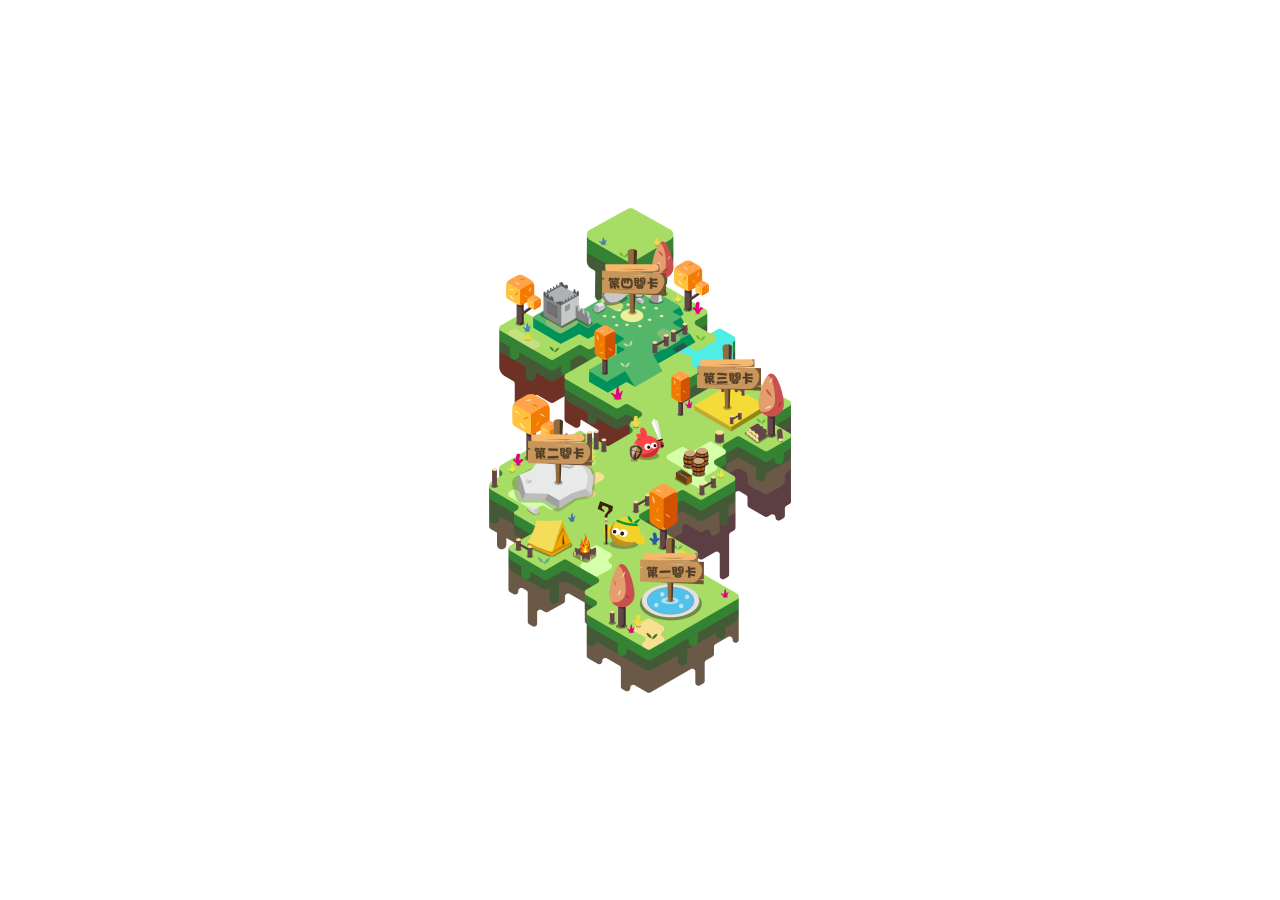
==== index.html @ 798ca7a6 "位置調整v2" ====
<!DOCTYPE html>
<html lang="en">
<head>
    <meta charset="UTF-8">
    <meta http-equiv="X-UA-Compatible" content="IE=edge">
    <meta name="viewport" content="width=device-width, initial-scale=1.0">
    <link rel="stylesheet" href="https://cdn.jsdelivr.net/npm/bootstrap@4.6.0/dist/css/bootstrap.min.css">
    <link rel="stylesheet" href="./css/main.css">
    <title>home</title>
</head>
<body>
    <div class="content_venvir">
        <img src="./image/main visual/venvir island  主島(無) 1.png" alt="" class="main_island">
        <div class="pos_box_board">
            <img src="./image/main visual/牌1.png" alt="" class="board_1" type="button" id="box1" data-toggle="modal" data-target="#Modal-1">
            <img src="./image/main visual/牌 2.png" alt="" class="board_2" type="button" id="box2"  data-toggle="modal" data-target="#Modal-2">
            <img src="./image/main visual/牌3.png" alt="" class="board_3" type="button" id="box3"  data-toggle="modal" data-target="#Modal-3">
            <div class="board4_box">
                <img src="./image/main visual/牌4.png" alt="" class="board_4" type="button" id="box4" data-toggle="modal" data-target="#Modal-4">
            </div>
        </div>
        <div class="pos_box_treasure">
            <img src="./image/main visual/寶1.png" alt="" class="treasure_1">
            <img src="./image/main visual/寶2.png" alt="" class="treasure_2">
            <img src="./image/main visual/寶3.png" alt="" class="treasure_3">
            <div class="treasure4_box">
                <img src="./image/main visual/寶4.png" alt="" class="treasure_4">
            </div>
        </div>

            
        

        <!-- <div class="entry_btn"></div> -->
    </div>
    <!-- <div class="content_2">
        <div class="island">
            <div class="Aitem"></div>
            <div class="Bitem"></div>
            <div class="Citem"></div>
            <div class="Ditem"></div>
        </div>
        <div class="outer_btn"></div>
    </div> -->
    <!-- Modal-1-->
    <div class="modal fade " id="Modal-1" tabindex="-1" aria-labelledby="exampleModalLabel" aria-hidden="true">
        <div class="modal-dialog modal-dialog-centered">
        <div class="modal-content modal_box">
            <div class="modal-header">
                <h5 class="modal-title">第一關</h5>
            <button type="button" class="close" data-dismiss="modal" aria-label="Close">
                <span aria-hidden="true">&times;</span>
            </button>
            </div>
            <div class="modal-body">
                <form id="testform">
                    請輸入通關密語：<input type="text" name="欄位名稱" id="testInput01" class="testInput">
                    <nobr id="wrong_text01" class="wrong_text">密碼錯誤</nobr>
                </form>
            </div>
            <div class="modal-footer">

                <button type="button" class="btn btn-primary submitBtn" >送出</button>
            </div>
        </div>
        </div>
    </div>
    <!-- Modal-2-->
    <div class="modal fade " id="Modal-2" tabindex="-1" aria-labelledby="exampleModalLabel" aria-hidden="true">
        <div class="modal-dialog modal-dialog-centered">
        <div class="modal-content modal_box">
            <div class="modal-header">
                <h5 class="modal-title">第二關</h5>
            <button type="button" class="close" data-dismiss="modal" aria-label="Close">
                <span aria-hidden="true">&times;</span>
            </button>
            </div>
            <div class="modal-body">
                <form id="testform">
                    請輸入通關密語：<input type="text" name="欄位名稱" id="testInput02" class="testInput">
                    <nobr id="wrong_text02" class="wrong_text">密碼錯誤</nobr>
                </form>
            </div>
            <div class="modal-footer">

                <button type="button" class="btn btn-primary submitBtn" >送出</button>
            </div>
        </div>
        </div>
    </div>
    <!-- Modal-3-->
    <div class="modal fade " id="Modal-3" tabindex="-1" aria-labelledby="exampleModalLabel" aria-hidden="true">
        <div class="modal-dialog modal-dialog-centered">
        <div class="modal-content modal_box">
            <div class="modal-header">
                <h5 class="modal-title">第三關</h5>
            <button type="button" class="close" data-dismiss="modal" aria-label="Close">
                <span aria-hidden="true">&times;</span>
            </button>
            </div>
            <div class="modal-body">
                <form id="testform">
                    請輸入通關密語：<input type="text" name="欄位名稱" id="testInput03" class="testInput">
                    <nobr id="wrong_text03" class="wrong_text">密碼錯誤</nobr>
                </form>
            </div>
            <div class="modal-footer">

                <button type="button" class="btn btn-primary submitBtn" >送出</button>
            </div>
        </div>
        </div>
    </div>
    <!-- Modal-4-->
    <div class="modal fade " id="Modal-4" tabindex="-1" aria-labelledby="exampleModalLabel" aria-hidden="true">
        <div class="modal-dialog modal-dialog-centered">
        <div class="modal-content modal_box">
            <div class="modal-header">
                <h5 class="modal-title">第四關</h5>
            <button type="button" class="close" data-dismiss="modal" aria-label="Close">
                <span aria-hidden="true">&times;</span>
            </button>
            </div>
            <div class="modal-body">
                <form id="testform">
                    請輸入通關密語：<input type="text" name="欄位名稱" id="testInput04" class="testInput">
                    <nobr id="wrong_text04" class="wrong_text">密碼錯誤</nobr>
                </form>
            </div>
            <div class="modal-footer">

                <button type="button" class="btn btn-primary submitBtn" >送出</button>
            </div>
        </div>
        </div>
    </div>

</body>
<script src="./js/jquery-1.9.0.min.js"></script>
<script src="https://cdn.jsdelivr.net/npm/bootstrap@4.6.0/dist/js/bootstrap.bundle.min.js"></script>

<script src="./js/main.js"></script>
</html>
---- css/main.css ----
html{

}
body{

}
.content_venvir{
    position: relative;
    
    left: 0;
    top: 0;
    width: 100vw;
    height: 100vh;
    display: flex;
    flex-direction: column;
    align-items: center;
    justify-content: center;
}
/* ----------------------------------------- */
.main_island{
    /* position: relative; */
    z-index: 1;
}
.pos_box_board{
    position: absolute;
    top: 50%;
    left: 50%;
    z-index: 20;

}
.pos_box_treasure{
    position: absolute;
    top: 50%;
    left: 50%;
    z-index: 3;

}

.board_1{
    margin-top: 88px;
}
.board_2{
    margin-top: -150px;
    margin-left: -180px;
}
.board_3{
    margin-top: -300px;
    margin-left: 100px;
}
.board4_box{
    margin-left: -38px;
}
.board_4{
    margin-top: -670px;
}
.treasure_1{
    margin-top: 117px;
    margin-left: 5px;
}
.treasure_2{
    margin-top: -130px;
    margin-left: -167px;
}
.treasure_3{
    margin-top: -287px;
    margin-left: 109px;
}
.treasure4_box{
    margin-left: -36px;
}
.treasure_4{
    margin-top: -645px;
}

.opacity{
    opacity: 0;
}



.testInput{
    width: 120px;
}
.wrong_text{
    color: crimson;
}
.border_color{
    border-color: red;
}
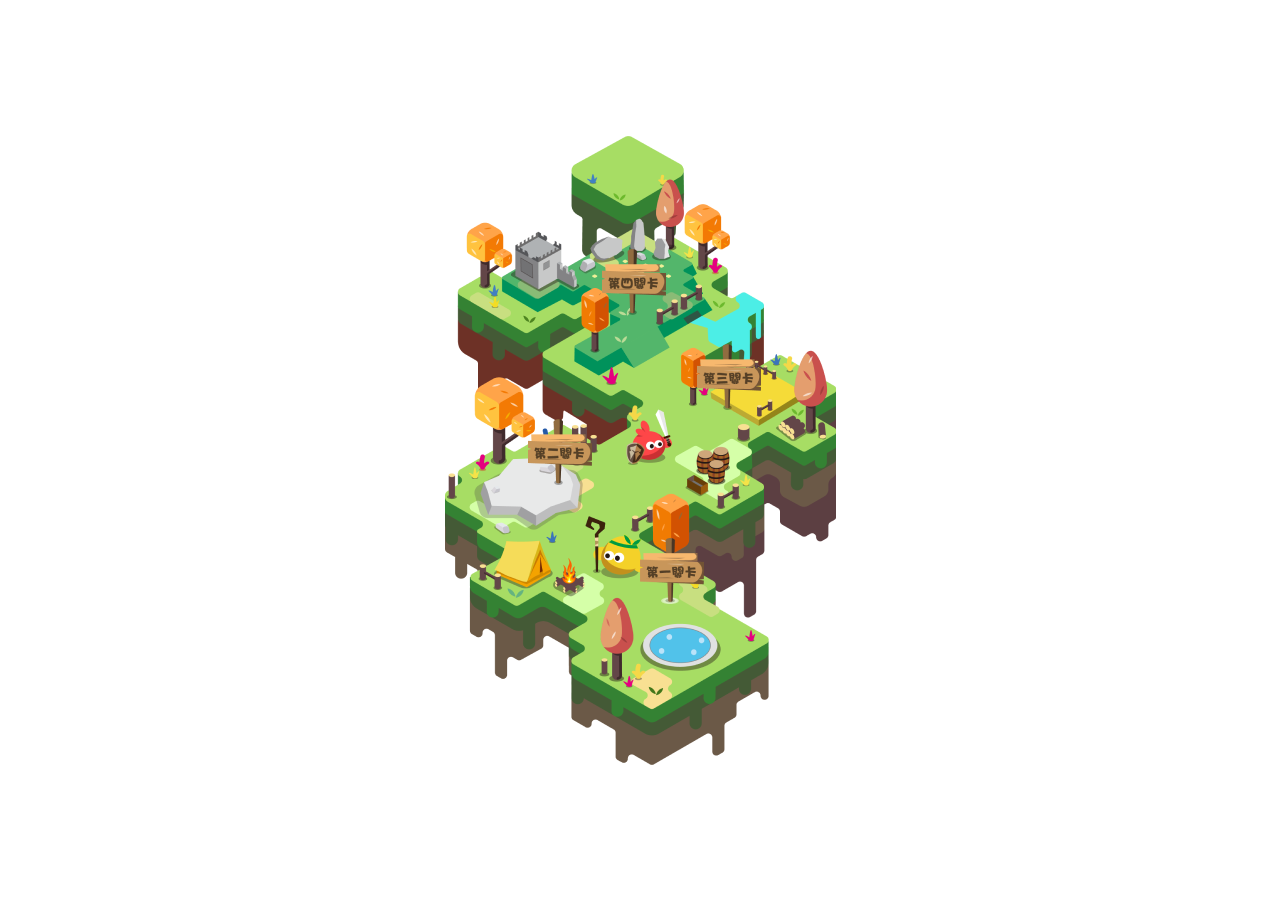
==== commit 0aafb775: "島嶼縮放" ====
--- a/index.html
+++ b/index.html
@@ -10,7 +10,9 @@
 </head>
 <body>
     <div class="content_venvir">
-        <img src="./image/main visual/venvir island  主島(無) 1.png" alt="" class="main_island">
+        <img src="./image/main visual/venvir island 320px.png" alt="" class="main_island_01">
+        <img src="./image/main visual/venvir island 375px.png" alt="" class="main_island_02">
+        <img src="./image/main visual/venvir island 425px.png" alt="" class="main_island_03">
         <div class="pos_box_board">
             <img src="./image/main visual/牌1.png" alt="" class="board_1" type="button" id="box1" data-toggle="modal" data-target="#Modal-1">
             <img src="./image/main visual/牌 2.png" alt="" class="board_2" type="button" id="box2"  data-toggle="modal" data-target="#Modal-2">
--- a/css/main.css
+++ b/css/main.css
@@ -18,9 +18,16 @@
     justify-content: center;
 }
 /* ----------------------------------------- */
-.main_island{
+.main_island_01{
     /* position: relative; */
     z-index: 1;
+
+}
+.main_island_02{
+    display: none;
+}
+.main_island_03{
+    display: none;
 }
 .pos_box_board{
     position: absolute;
@@ -88,3 +95,25 @@
 .border_color{
     border-color: red;
 }
+
+/* --------------------------------------------- */
+@media screen and (min-width: 321px) {
+
+    .main_island_01{
+        display: none;
+    }
+    .main_island_02{
+        display: block;
+    }
+}
+@media screen and (min-width: 376px) {
+    .main_island_01{
+        display: none;
+    }
+    .main_island_02{
+        display: none;
+    }
+    .main_island_03{
+        display: block;
+    }
+}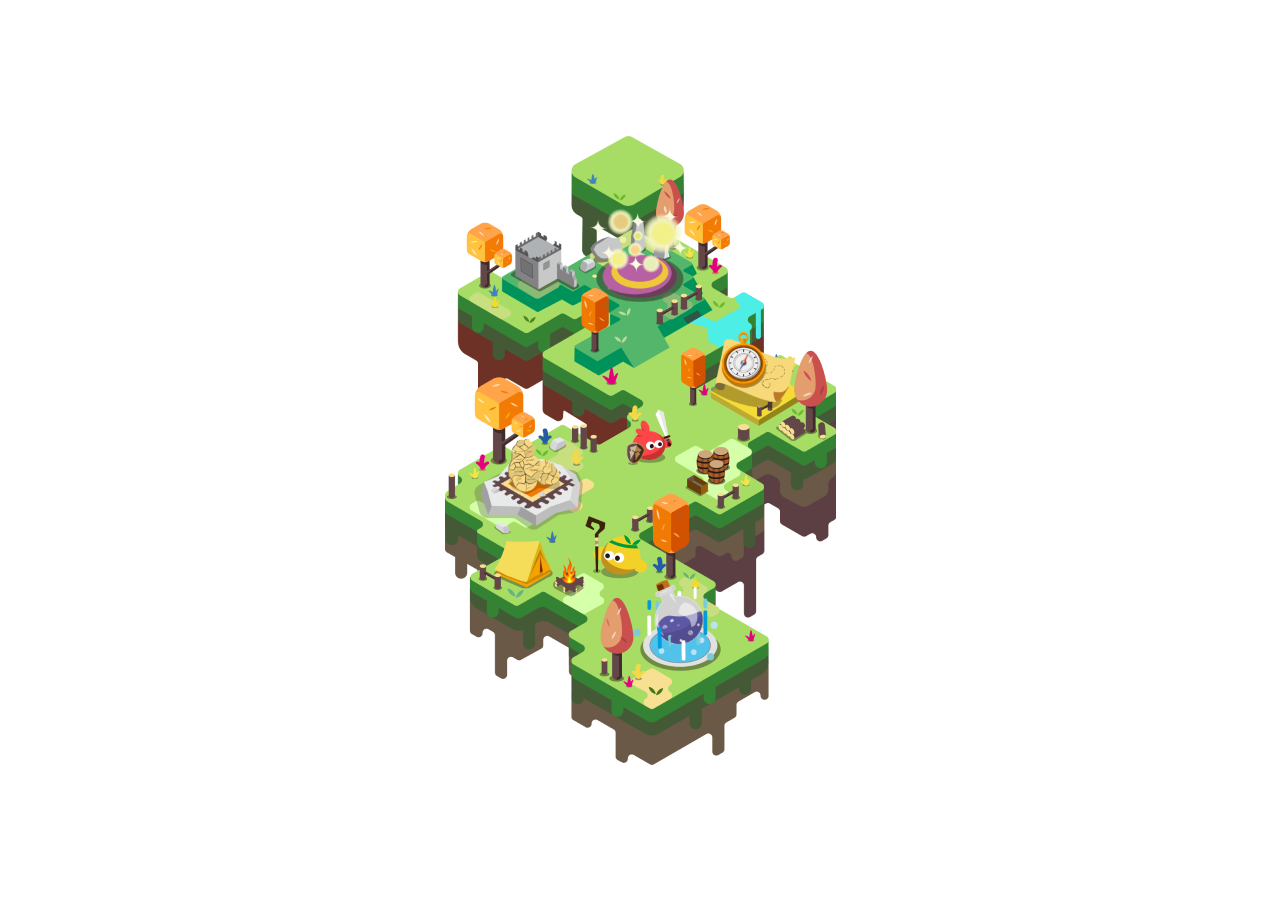
==== commit 1377bc2b: "告示牌、寶物 縮放" ====
--- a/index.html
+++ b/index.html
@@ -14,19 +14,19 @@
         <img src="./image/main visual/venvir island 375px.png" alt="" class="main_island_02">
         <img src="./image/main visual/venvir island 425px.png" alt="" class="main_island_03">
         <div class="pos_box_board">
-            <img src="./image/main visual/牌1.png" alt="" class="board_1" type="button" id="box1" data-toggle="modal" data-target="#Modal-1">
-            <img src="./image/main visual/牌 2.png" alt="" class="board_2" type="button" id="box2"  data-toggle="modal" data-target="#Modal-2">
-            <img src="./image/main visual/牌3.png" alt="" class="board_3" type="button" id="box3"  data-toggle="modal" data-target="#Modal-3">
+            <img src="./image/main visual/牌1_425px.png" alt="" class="board_1 board_rwd" type="button" id="box1" data-toggle="modal" data-target="#Modal-1">
+            <img src="./image/main visual//牌2_425px.png" alt="" class="board_2 board_rwd" type="button" id="box2"  data-toggle="modal" data-target="#Modal-2">
+            <img src="./image/main visual/牌3_425px.png" alt="" class="board_3 board_rwd" type="button" id="box3"  data-toggle="modal" data-target="#Modal-3">
             <div class="board4_box">
-                <img src="./image/main visual/牌4.png" alt="" class="board_4" type="button" id="box4" data-toggle="modal" data-target="#Modal-4">
+                <img src="./image/main visual/牌4_425px.png" alt="" class="board_4 board_rwd" type="button" id="box4" data-toggle="modal" data-target="#Modal-4">
             </div>
         </div>
         <div class="pos_box_treasure">
-            <img src="./image/main visual/寶1.png" alt="" class="treasure_1">
-            <img src="./image/main visual/寶2.png" alt="" class="treasure_2">
-            <img src="./image/main visual/寶3.png" alt="" class="treasure_3">
+            <img src="./image/main visual/寶1_425px.png" alt="" class="treasure_1">
+            <img src="./image/main visual/寶2_425px.png" alt="" class="treasure_2">
+            <img src="./image/main visual/寶3_425px.png" alt="" class="treasure_3">
             <div class="treasure4_box">
-                <img src="./image/main visual/寶4.png" alt="" class="treasure_4">
+                <img src="./image/main visual/寶4_425px.png" alt="" class="treasure_4">
             </div>
         </div>
 
--- a/css/main.css
+++ b/css/main.css
@@ -44,6 +44,10 @@
 
 }
 
+.board_rwd{
+    width: 64px;
+    height: 66px;
+}
 .board_1{
     margin-top: 88px;
 }
@@ -61,23 +65,32 @@
 .board_4{
     margin-top: -670px;
 }
+
 .treasure_1{
-    margin-top: 117px;
-    margin-left: 5px;
+    width: 57px;
+    height: 55px;
+    margin-top: 107px;
+    margin-left: 0px;
 }
 .treasure_2{
+    width: 58px;
+    height: 49px;
     margin-top: -130px;
-    margin-left: -167px;
+    margin-left: -173px;
 }
 .treasure_3{
+    width: 58px;
+    height: 53px;
     margin-top: -287px;
-    margin-left: 109px;
+    margin-left: 112px;
 }
 .treasure4_box{
     margin-left: -36px;
 }
 .treasure_4{
-    margin-top: -645px;
+    width: 69px;
+    height: 66px;
+    margin-top: -655px;
 }
 
 .opacity{
@@ -105,6 +118,58 @@
     .main_island_02{
         display: block;
     }
+    .main_island_03{
+        display: none;
+    }
+    .board_rwd{
+        width: 90px;
+        height: 92px;
+    }
+    .board_1{
+        margin-top: 83px;
+        margin-left: -8px;
+    }
+    .board_2{
+        margin-top: -190px;
+        margin-left: -220px;
+    }
+    .board_3{
+        margin-top: -360px;
+        margin-left: 100px;
+    }
+    .board4_box{
+        margin-left: -50px;
+    }
+    .board_4{
+        margin-top: -760px;
+    }
+
+    .treasure_1{
+        width: 73px;
+        height: 71px;
+        margin-top: 117px;
+        margin-left: -7px;
+    }
+    .treasure_2{
+        width: 74px;
+        height: 63px;
+        margin-top: -146px;
+        margin-left: -200px;
+    }
+    .treasure_3{
+        width: 74px;
+        height: 69px;
+        margin-top: -330px;
+        margin-left: 115px;
+    }
+    .treasure4_box{
+        margin-left: -45px;
+    }
+    .treasure_4{
+        width: 87px;
+        height: 84px;
+        margin-top: -743px;
+    }
 }
 @media screen and (min-width: 376px) {
     .main_island_01{
@@ -116,4 +181,53 @@
     .main_island_03{
         display: block;
     }
+    .board_rwd{
+        width: 102px;
+        height: 104px;
+    }
+    .board_1{
+        margin-top: 97px;
+        margin-left: -8px;
+    }
+    .board_2{
+        margin-top: -230px;
+        margin-left: -255px;
+    }
+    .board_3{
+        margin-top: -410px;
+        margin-left: 120px;
+    }
+    .board4_box{
+        margin-left: -60px;
+    }
+    .board_4{
+        margin-top: -870px;
+    }
+
+    .treasure_1{
+        width: 85px;
+        height: 81px;
+        margin-top: 130px;
+        margin-left: -7px;
+    }
+    .treasure_2{
+        width: 84px;
+        height: 70px;
+        margin-top: -163px;
+        margin-left: -230px;
+    }
+    .treasure_3{
+        width: 84px;
+        height: 77px;
+        margin-top: -370px;
+        margin-left: 130px;
+    }
+    .treasure4_box{
+        margin-left: -50px;
+    }
+    .treasure_4{
+        width: 99px;
+        height: 94px;
+        margin-top: -838px;
+    }
 }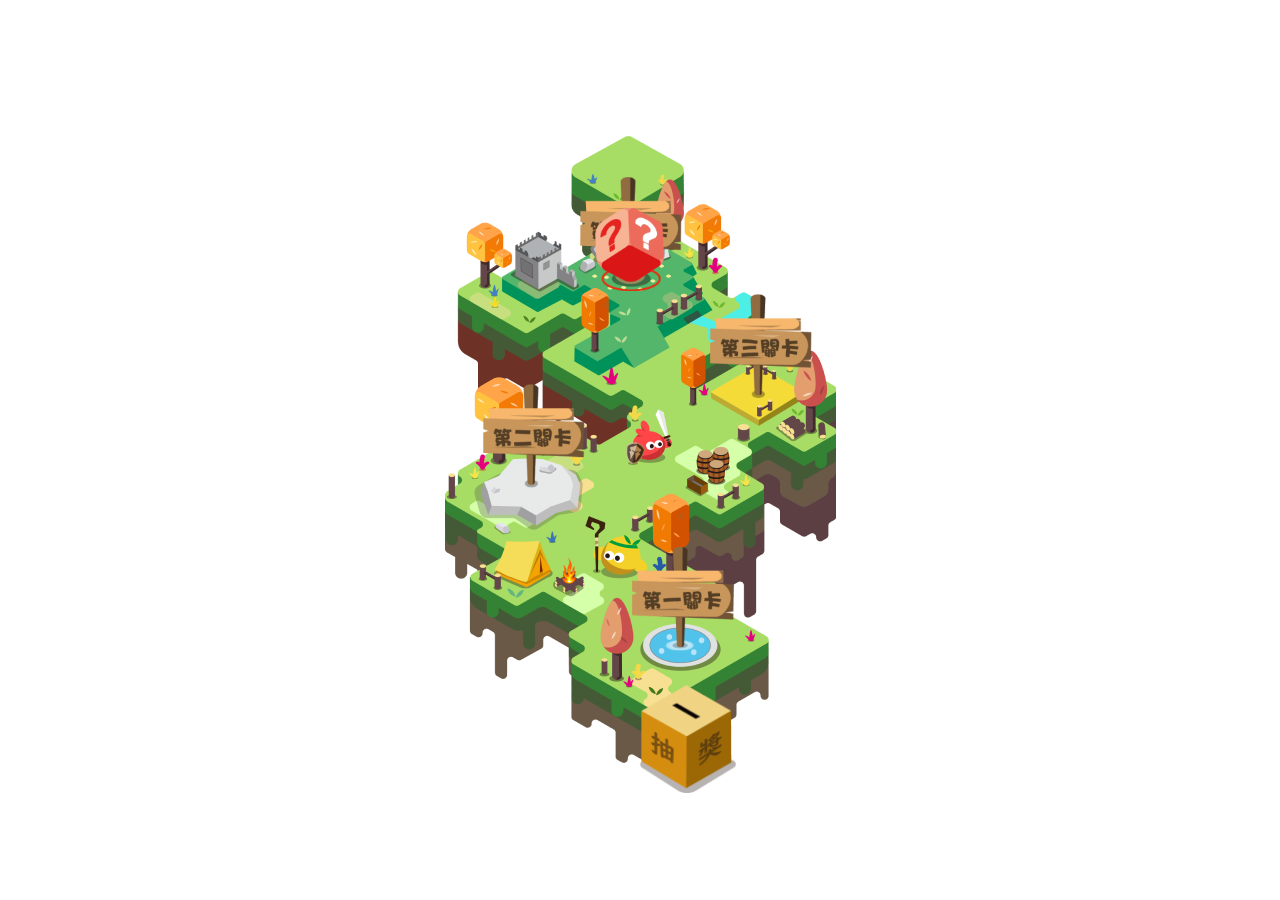
==== commit f5a33fe9: "vv" ====
--- a/index.html
+++ b/index.html
@@ -20,6 +20,9 @@
             <div class="board4_box">
                 <img src="./image/main visual/牌4_425px.png" alt="" class="board_4 board_rwd" type="button" id="box4" data-toggle="modal" data-target="#Modal-4">
             </div>
+            <div class="question_flexbox">
+                <img src="./image/main visual/問號箱_425px.png" alt="" class="question_box" type="button" id="q_box" data-toggle="modal" data-target="#Modal-5">
+            </div>
         </div>
         <div class="pos_box_treasure">
             <img src="./image/main visual/寶1_425px.png" alt="" class="treasure_1">
@@ -27,6 +30,9 @@
             <img src="./image/main visual/寶3_425px.png" alt="" class="treasure_3">
             <div class="treasure4_box">
                 <img src="./image/main visual/寶4_425px.png" alt="" class="treasure_4">
+            </div>
+            <div class="lottery_flexbox">
+                <img src="./image/main visual/抽獎箱_425px.png" alt="" class="lottery_box">
             </div>
         </div>
 
@@ -136,6 +142,24 @@
         </div>
         </div>
     </div>
+    <!-- Modal-lotteryBox-->
+    <div class="modal fade " id="Modal-5" tabindex="-1" aria-labelledby="exampleModalLabel" aria-hidden="true">
+        <div class="modal-dialog modal-dialog-centered">
+        <div class="modal-content modal_box">
+            <div class="modal-header">
+                
+            <button type="button" class="close" data-dismiss="modal" aria-label="Close">
+                <span aria-hidden="true">&times;</span>
+            </button>
+            </div>
+            <div class="modal-body">
+                <h5 class="modal-title">神秘箱</h5>
+                <h5>敬請期待~</h5>
+            </div>
+
+        </div>
+        </div>
+    </div>
 
 </body>
 <script src="./js/jquery-1.9.0.min.js"></script>
--- a/css/main.css
+++ b/css/main.css
@@ -94,10 +94,21 @@
 }
 
 .opacity{
-    opacity: 0;
-}
-
-
+    visibility: hidden;
+}
+.question_flexbox{
+    margin-top: -467px;
+}
+.question_box{
+    width: 69px;
+    height: 83px;
+    margin-left: -45px;
+}
+
+.lottery_box{
+    width: 96px;
+    height: 108px;
+}
 
 .testInput{
     width: 120px;
@@ -228,6 +239,6 @@
     .treasure_4{
         width: 99px;
         height: 94px;
-        margin-top: -838px;
+        margin-top: -83px;
     }
 }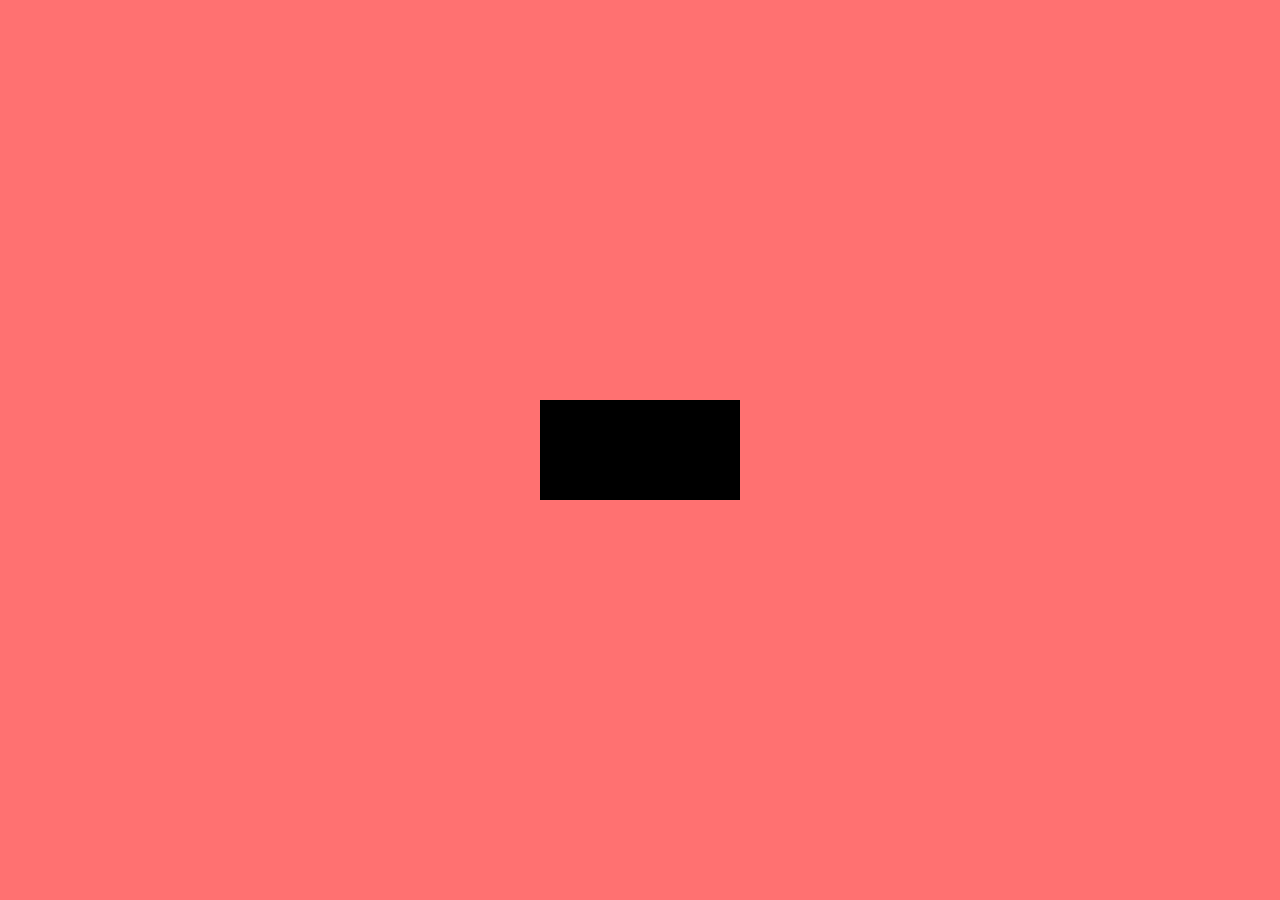
==== commit 80692bc5: "1128" ====
--- a/index.html
+++ b/index.html
@@ -9,155 +9,14 @@
     <title>home</title>
 </head>
 <body>
-    <div class="content_venvir">
-        <img src="./image/main visual/venvir island 320px.png" alt="" class="main_island_01">
-        <img src="./image/main visual/venvir island 375px.png" alt="" class="main_island_02">
-        <img src="./image/main visual/venvir island 425px.png" alt="" class="main_island_03">
-        <div class="pos_box_board">
-            <img src="./image/main visual/牌1_425px.png" alt="" class="board_1 board_rwd" type="button" id="box1" data-toggle="modal" data-target="#Modal-1">
-            <img src="./image/main visual//牌2_425px.png" alt="" class="board_2 board_rwd" type="button" id="box2"  data-toggle="modal" data-target="#Modal-2">
-            <img src="./image/main visual/牌3_425px.png" alt="" class="board_3 board_rwd" type="button" id="box3"  data-toggle="modal" data-target="#Modal-3">
-            <div class="board4_box">
-                <img src="./image/main visual/牌4_425px.png" alt="" class="board_4 board_rwd" type="button" id="box4" data-toggle="modal" data-target="#Modal-4">
-            </div>
-            <div class="question_flexbox">
-                <img src="./image/main visual/問號箱_425px.png" alt="" class="question_box" type="button" id="q_box" data-toggle="modal" data-target="#Modal-5">
-            </div>
+    <div class="text-center spinner_test01">
+        <div class="spinner-border" role="status">
+          <span class="sr-only">Loading...</span>
         </div>
-        <div class="pos_box_treasure">
-            <img src="./image/main visual/寶1_425px.png" alt="" class="treasure_1">
-            <img src="./image/main visual/寶2_425px.png" alt="" class="treasure_2">
-            <img src="./image/main visual/寶3_425px.png" alt="" class="treasure_3">
-            <div class="treasure4_box">
-                <img src="./image/main visual/寶4_425px.png" alt="" class="treasure_4">
-            </div>
-            <div class="lottery_flexbox">
-                <img src="./image/main visual/抽獎箱_425px.png" alt="" class="lottery_box">
-            </div>
-        </div>
-
+      </div>
+    <div class="content_index">
+        <a href="./venvir.html"><div class="index_btn"></div></a>
             
-        
-
-        <!-- <div class="entry_btn"></div> -->
-    </div>
-    <!-- <div class="content_2">
-        <div class="island">
-            <div class="Aitem"></div>
-            <div class="Bitem"></div>
-            <div class="Citem"></div>
-            <div class="Ditem"></div>
-        </div>
-        <div class="outer_btn"></div>
-    </div> -->
-    <!-- Modal-1-->
-    <div class="modal fade " id="Modal-1" tabindex="-1" aria-labelledby="exampleModalLabel" aria-hidden="true">
-        <div class="modal-dialog modal-dialog-centered">
-        <div class="modal-content modal_box">
-            <div class="modal-header">
-                <h5 class="modal-title">第一關</h5>
-            <button type="button" class="close" data-dismiss="modal" aria-label="Close">
-                <span aria-hidden="true">&times;</span>
-            </button>
-            </div>
-            <div class="modal-body">
-                <form id="testform">
-                    請輸入通關密語：<input type="text" name="欄位名稱" id="testInput01" class="testInput">
-                    <nobr id="wrong_text01" class="wrong_text">密碼錯誤</nobr>
-                </form>
-            </div>
-            <div class="modal-footer">
-
-                <button type="button" class="btn btn-primary submitBtn" >送出</button>
-            </div>
-        </div>
-        </div>
-    </div>
-    <!-- Modal-2-->
-    <div class="modal fade " id="Modal-2" tabindex="-1" aria-labelledby="exampleModalLabel" aria-hidden="true">
-        <div class="modal-dialog modal-dialog-centered">
-        <div class="modal-content modal_box">
-            <div class="modal-header">
-                <h5 class="modal-title">第二關</h5>
-            <button type="button" class="close" data-dismiss="modal" aria-label="Close">
-                <span aria-hidden="true">&times;</span>
-            </button>
-            </div>
-            <div class="modal-body">
-                <form id="testform">
-                    請輸入通關密語：<input type="text" name="欄位名稱" id="testInput02" class="testInput">
-                    <nobr id="wrong_text02" class="wrong_text">密碼錯誤</nobr>
-                </form>
-            </div>
-            <div class="modal-footer">
-
-                <button type="button" class="btn btn-primary submitBtn" >送出</button>
-            </div>
-        </div>
-        </div>
-    </div>
-    <!-- Modal-3-->
-    <div class="modal fade " id="Modal-3" tabindex="-1" aria-labelledby="exampleModalLabel" aria-hidden="true">
-        <div class="modal-dialog modal-dialog-centered">
-        <div class="modal-content modal_box">
-            <div class="modal-header">
-                <h5 class="modal-title">第三關</h5>
-            <button type="button" class="close" data-dismiss="modal" aria-label="Close">
-                <span aria-hidden="true">&times;</span>
-            </button>
-            </div>
-            <div class="modal-body">
-                <form id="testform">
-                    請輸入通關密語：<input type="text" name="欄位名稱" id="testInput03" class="testInput">
-                    <nobr id="wrong_text03" class="wrong_text">密碼錯誤</nobr>
-                </form>
-            </div>
-            <div class="modal-footer">
-
-                <button type="button" class="btn btn-primary submitBtn" >送出</button>
-            </div>
-        </div>
-        </div>
-    </div>
-    <!-- Modal-4-->
-    <div class="modal fade " id="Modal-4" tabindex="-1" aria-labelledby="exampleModalLabel" aria-hidden="true">
-        <div class="modal-dialog modal-dialog-centered">
-        <div class="modal-content modal_box">
-            <div class="modal-header">
-                <h5 class="modal-title">第四關</h5>
-            <button type="button" class="close" data-dismiss="modal" aria-label="Close">
-                <span aria-hidden="true">&times;</span>
-            </button>
-            </div>
-            <div class="modal-body">
-                <form id="testform">
-                    請輸入通關密語：<input type="text" name="欄位名稱" id="testInput04" class="testInput">
-                    <nobr id="wrong_text04" class="wrong_text">密碼錯誤</nobr>
-                </form>
-            </div>
-            <div class="modal-footer">
-
-                <button type="button" class="btn btn-primary submitBtn" >送出</button>
-            </div>
-        </div>
-        </div>
-    </div>
-    <!-- Modal-lotteryBox-->
-    <div class="modal fade " id="Modal-5" tabindex="-1" aria-labelledby="exampleModalLabel" aria-hidden="true">
-        <div class="modal-dialog modal-dialog-centered">
-        <div class="modal-content modal_box">
-            <div class="modal-header">
-                
-            <button type="button" class="close" data-dismiss="modal" aria-label="Close">
-                <span aria-hidden="true">&times;</span>
-            </button>
-            </div>
-            <div class="modal-body">
-                <h5 class="modal-title">神秘箱</h5>
-                <h5>敬請期待~</h5>
-            </div>
-
-        </div>
         </div>
     </div>
 
@@ -165,5 +24,5 @@
 <script src="./js/jquery-1.9.0.min.js"></script>
 <script src="https://cdn.jsdelivr.net/npm/bootstrap@4.6.0/dist/js/bootstrap.bundle.min.js"></script>
 
-<script src="./js/main.js"></script>
+<script src="./js/home.js"></script>
 </html>--- a/css/main.css
+++ b/css/main.css
@@ -17,6 +17,25 @@
     align-items: center;
     justify-content: center;
 }
+/* -------------------------------------------- */
+.content_index{
+    position: relative;
+    
+    left: 0;
+    top: 0;
+    width: 100vw;
+    height: 100vh;
+    display: flex;
+    flex-direction: column;
+    align-items: center;
+    justify-content: center;
+    background-color: rgb(255, 113, 113);
+}
+.index_btn{
+    width: 200px;
+    height: 100px;
+    background: #000;
+}
 /* ----------------------------------------- */
 .main_island_01{
     /* position: relative; */
@@ -104,10 +123,13 @@
     height: 83px;
     margin-left: -45px;
 }
-
+.lottery_flexbox{
+    margin-top: -460px;
+}
 .lottery_box{
-    width: 96px;
-    height: 108px;
+    width: 68px;
+    height: 76px;
+    margin-left: -42px;
 }
 
 .testInput{
@@ -181,6 +203,22 @@
         height: 84px;
         margin-top: -743px;
     }
+    .question_flexbox{
+        margin-top: -533px;
+    }
+    .question_box{
+        width: 81px;
+        height: 97px;
+        margin-left: -50px;
+    }
+    .lottery_flexbox{
+        margin-top: -525px;
+    }
+    .lottery_box{
+        width: 80px;
+        height: 90px;
+        margin-left: -49px;
+    }
 }
 @media screen and (min-width: 376px) {
     .main_island_01{
@@ -239,6 +277,25 @@
     .treasure_4{
         width: 99px;
         height: 94px;
-        margin-top: -83px;
+        margin-top: -843px;
+    }
+    .question_flexbox{
+        margin-top: -613px;
+        
+    }
+    .question_box{
+        width: 97px;
+        height: 115px;
+        margin-left: -60px;
+        
+    }
+    .lottery_flexbox{
+        margin-top: -600px;
+    }
+    .lottery_box{
+        width: 96px;
+        height: 108px;
+        margin-left: -59px;
+        
     }
 }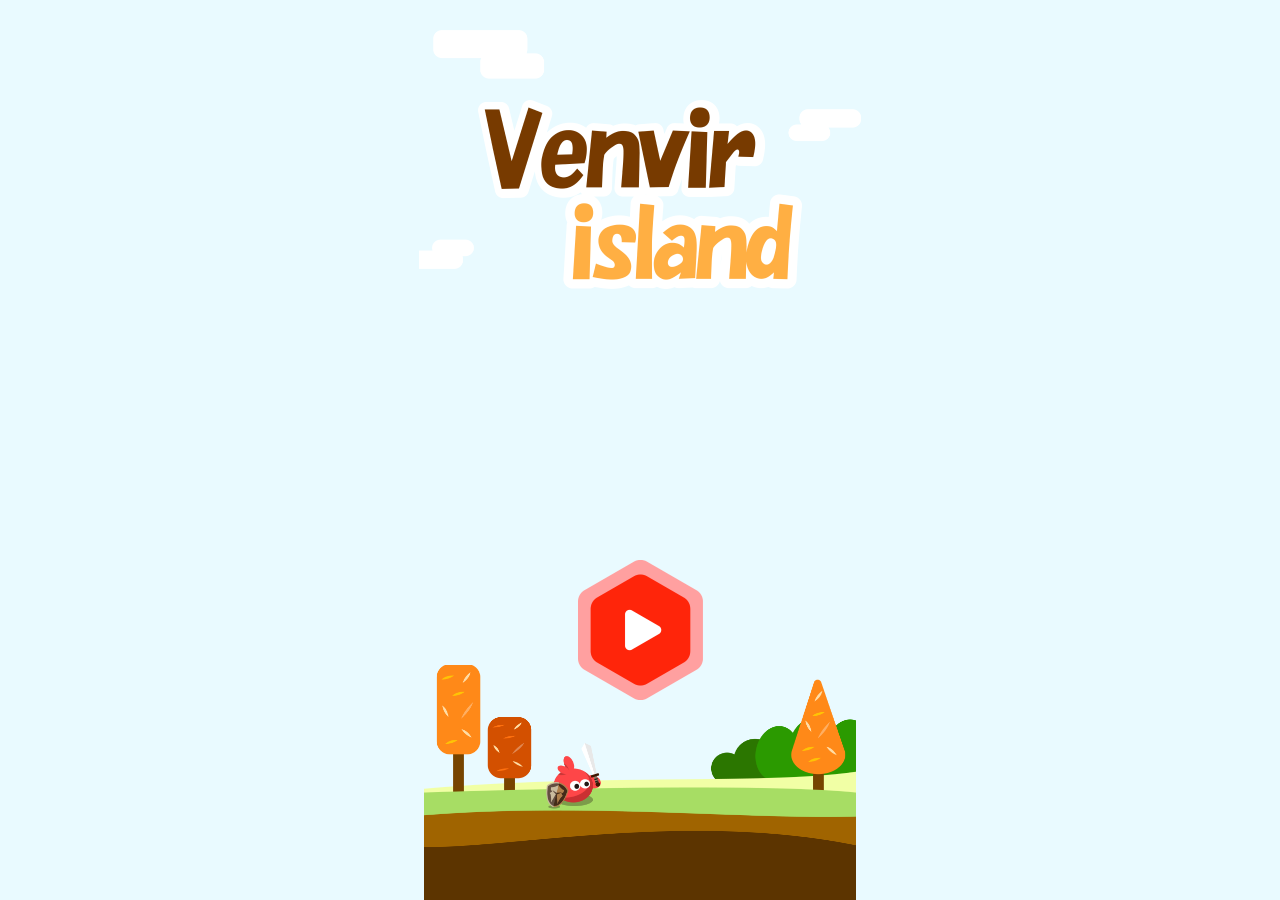
==== commit 2fcba0ca: "首頁" ====
--- a/index.html
+++ b/index.html
@@ -9,15 +9,12 @@
     <title>home</title>
 </head>
 <body>
-    <div class="text-center spinner_test01">
-        <div class="spinner-border" role="status">
-          <span class="sr-only">Loading...</span>
-        </div>
-      </div>
     <div class="content_index">
-        <a href="./venvir.html"><div class="index_btn"></div></a>
-            
-        </div>
+      <img src="./image/home visual/地板 1.png" class="home_ground">
+      <img src="./image/home visual/logo 1.png" class="home_logo">
+      <img src="./image/home visual/雲 1.png" class="home_cloud">
+      <div class="home_btn_poa"><a href="./venvir.html"><img src="./image/home visual/開始按鈕 1.png" class="home_btn"></a></div>
+
     </div>
 
 </body>
--- a/css/main.css
+++ b/css/main.css
@@ -1,9 +1,9 @@
 
 html{
-
+    
 }
 body{
-
+    
 }
 .content_venvir{
     position: relative;
@@ -20,6 +20,7 @@
 /* -------------------------------------------- */
 .content_index{
     position: relative;
+    overflow-x: hidden;
     
     left: 0;
     top: 0;
@@ -29,12 +30,43 @@
     flex-direction: column;
     align-items: center;
     justify-content: center;
-    background-color: rgb(255, 113, 113);
-}
-.index_btn{
+    background-color: rgb(233, 250, 255);
+}
+/* .index_btn{
     width: 200px;
     height: 100px;
     background: #000;
+} */
+.home_ground{
+    position: absolute;
+    bottom: 0;
+    left: auto;
+    width: 330px;
+    height: 181px;
+}
+.home_logo{
+    width: 260px;
+    height: 151px;
+    position: absolute;
+    top: 100px;
+    left: auto;
+}
+.home_cloud{
+    width: 354px;
+    height: 191px;
+    position: absolute;
+    top: 30px;
+    left: auto;
+}
+.home_btn{
+    width: 85px;
+    height: 96px;
+
+}
+.home_btn_poa{
+    position: absolute;
+    bottom: 200px;
+    left: auto;
 }
 /* ----------------------------------------- */
 .main_island_01{
@@ -144,7 +176,33 @@
 
 /* --------------------------------------------- */
 @media screen and (min-width: 321px) {
-
+    .home_ground{
+        position: absolute;
+        bottom: 0;
+        left: auto;
+        width: 390px;
+        height: 213px;
+    }
+    .home_logo{
+        width: 300px;
+        height: 175px;
+        position: absolute;
+        top: 100px;
+        left: auto;
+    }
+    .home_cloud{
+        width: 402px;
+        height: 217px;
+        position: absolute;
+        top: 30px;
+        left: auto;
+    }
+    .home_btn{
+        width: 113px;
+        height: 126px;
+
+    }
+    /* ------------------------------ */
     .main_island_01{
         display: none;
     }
@@ -221,6 +279,33 @@
     }
 }
 @media screen and (min-width: 376px) {
+    .home_ground{
+        position: absolute;
+        bottom: 0;
+        left: auto;
+        width: 432px;
+        height: 235px;
+    }
+    .home_logo{
+        width: 324px;
+        height: 189px;
+        position: absolute;
+        top: 100px;
+        left: auto;
+    }
+    .home_cloud{
+        width: 442px;
+        height: 239px;
+        position: absolute;
+        top: 30px;
+        left: auto;
+    }
+    .home_btn{
+        width: 125px;
+        height: 140px;
+
+    }
+    /* ---------------------------------- */
     .main_island_01{
         display: none;
     }
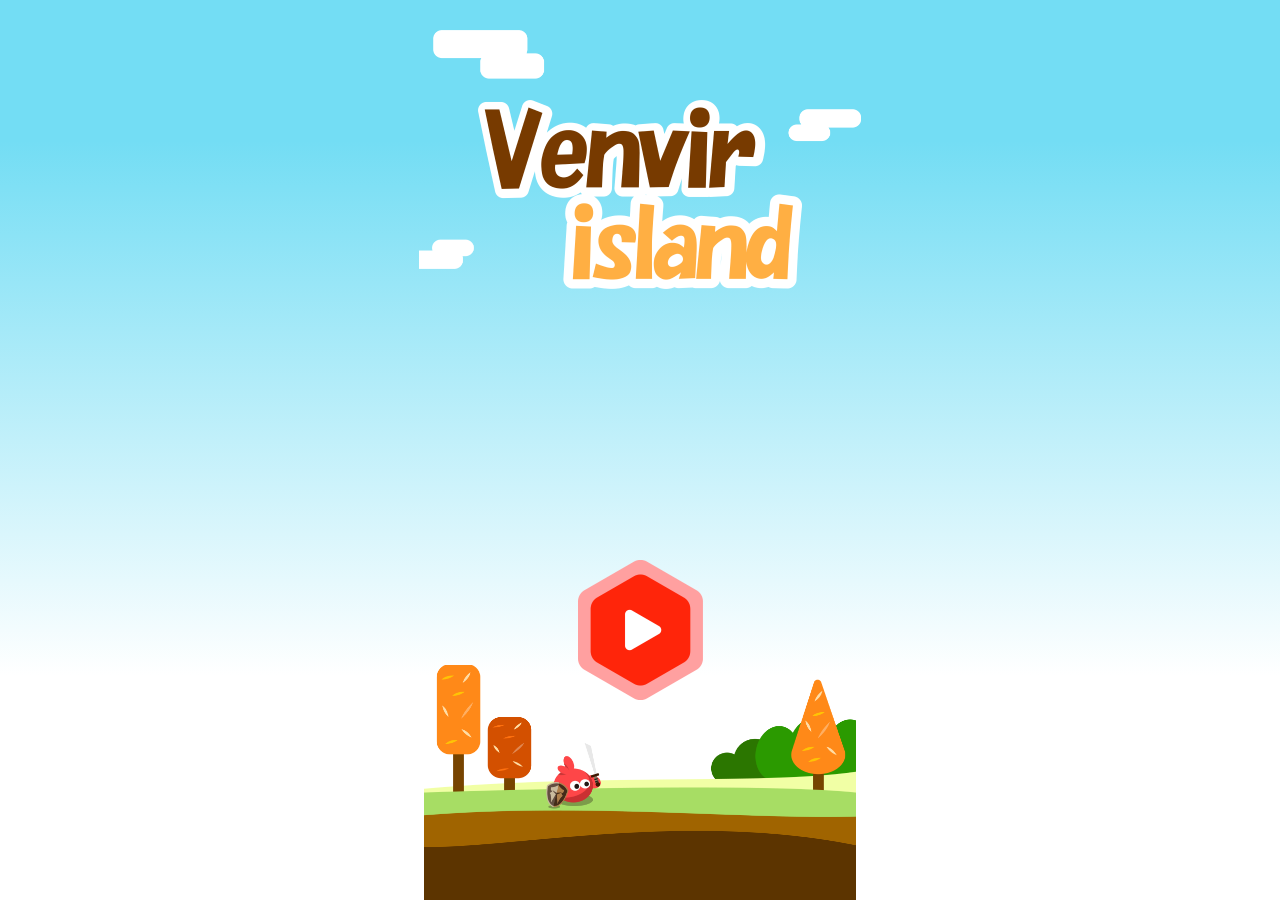
==== commit 83c38fd6: "上方改顏色" ====
--- a/index.html
+++ b/index.html
@@ -4,6 +4,7 @@
     <meta charset="UTF-8">
     <meta http-equiv="X-UA-Compatible" content="IE=edge">
     <meta name="viewport" content="width=device-width, initial-scale=1.0">
+    <meta name="theme-color" content="#a5ecfd">
     <link rel="stylesheet" href="https://cdn.jsdelivr.net/npm/bootstrap@4.6.0/dist/css/bootstrap.min.css">
     <link rel="stylesheet" href="./css/main.css">
     <title>home</title>
--- a/css/main.css
+++ b/css/main.css
@@ -16,6 +16,7 @@
     flex-direction: column;
     align-items: center;
     justify-content: center;
+    background: #d6f7ff;
 }
 /* -------------------------------------------- */
 .content_index{
@@ -30,7 +31,7 @@
     flex-direction: column;
     align-items: center;
     justify-content: center;
-    background-color: rgb(233, 250, 255);
+    background: linear-gradient(180deg, #73DDF4 15.65%, #FFFFFF 75.12%);
 }
 /* .index_btn{
     width: 200px;
@@ -71,7 +72,7 @@
 /* ----------------------------------------- */
 .main_island_01{
     /* position: relative; */
-    z-index: 1;
+
 
 }
 .main_island_02{
@@ -79,6 +80,24 @@
 }
 .main_island_03{
     display: none;
+}
+.icon_area{
+    position: absolute;
+    right: 20px;
+    top: 40px;
+    display: flex;
+    flex-direction: column-reverse;
+    z-index: 99;
+}
+.question_btn{
+    width: 46px;
+    height: 46px;
+    margin-top: 10px;
+}
+
+.back_btn{
+    width: 46px;
+    height: 46px;
 }
 .pos_box_board{
     position: absolute;
@@ -212,6 +231,24 @@
     .main_island_03{
         display: none;
     }
+    .icon_area{
+        position: absolute;
+        right: 20px;
+        top: 50px;
+        display: flex;
+        flex-direction: column-reverse;
+        z-index: 99;
+    }
+    .question_btn{
+        width: 52px;
+        height: 52px;
+        margin-top: 10px;
+    }
+    
+    .back_btn{
+        width: 52px;
+        height: 52px;
+    }
     .board_rwd{
         width: 90px;
         height: 92px;
@@ -315,6 +352,24 @@
     .main_island_03{
         display: block;
     }
+    .icon_area{
+        position: absolute;
+        right: 20px;
+        top: 58px;
+        display: flex;
+        flex-direction: column-reverse;
+        z-index: 99;
+    }
+    .question_btn{
+        width: 60px;
+        height: 60px;
+        margin-top: 15px;
+    }
+    
+    .back_btn{
+        width: 60px;
+        height: 60px;
+    }
     .board_rwd{
         width: 102px;
         height: 104px;
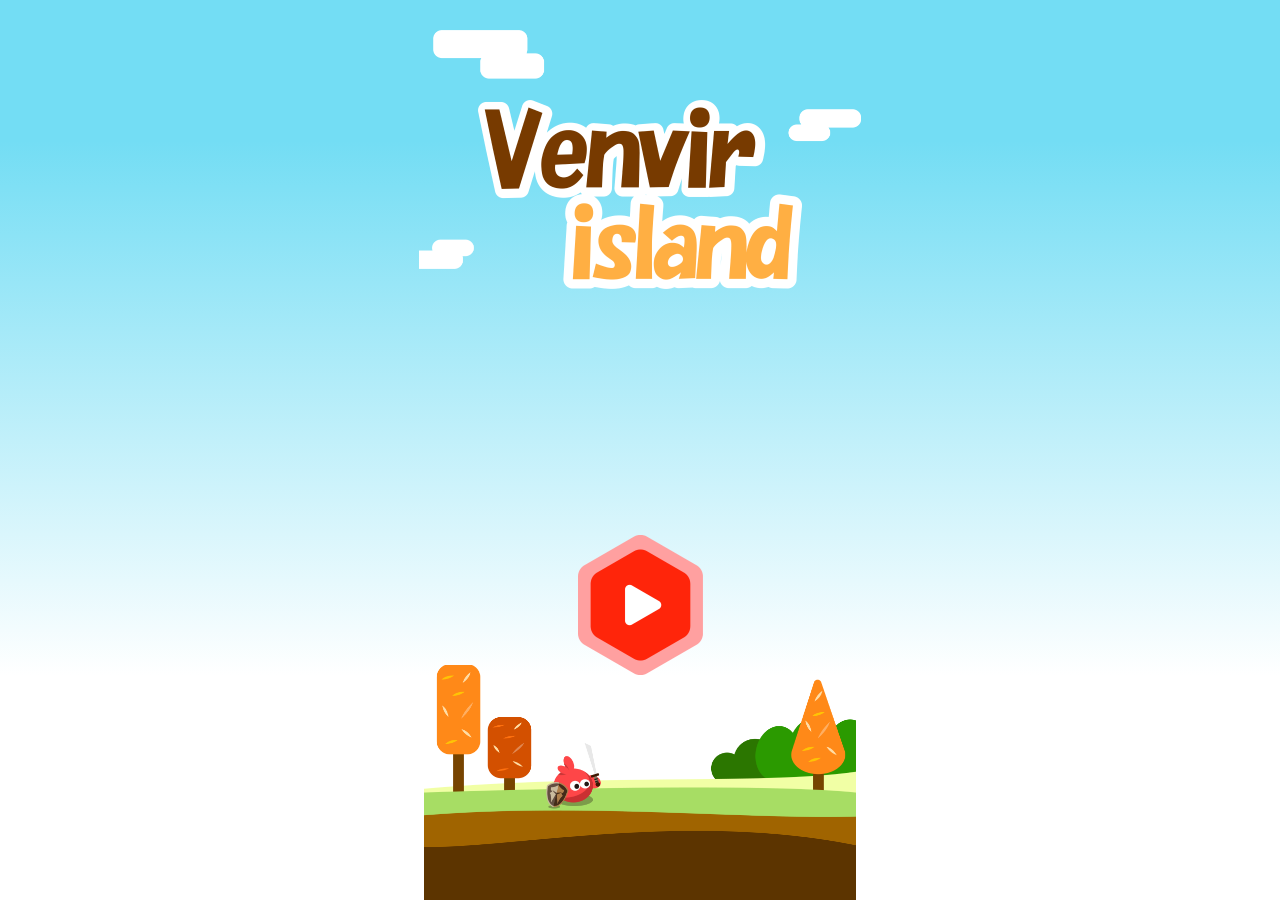
==== commit 12a248a9: "an v1" ====
--- a/index.html
+++ b/index.html
@@ -7,6 +7,7 @@
     <meta name="theme-color" content="#a5ecfd">
     <link rel="stylesheet" href="https://cdn.jsdelivr.net/npm/bootstrap@4.6.0/dist/css/bootstrap.min.css">
     <link rel="stylesheet" href="./css/main.css">
+    <link rel="stylesheet" href="./css/animate.min.css">
     <title>home</title>
 </head>
 <body>
@@ -14,13 +15,16 @@
       <img src="./image/home visual/地板 1.png" class="home_ground">
       <img src="./image/home visual/logo 1.png" class="home_logo">
       <img src="./image/home visual/雲 1.png" class="home_cloud">
-      <div class="home_btn_poa"><a href="./venvir.html"><img src="./image/home visual/開始按鈕 1.png" class="home_btn"></a></div>
+      <div class="home_btn_poa">
+        <a href="./venvir.html"><img src="./image/home visual/開始按鈕 1.png" class=" home_btn wow animate__animated animate__pulse" data-wow-iteration="infinite">
+        </a>
+      </div>
 
     </div>
 
 </body>
 <script src="./js/jquery-1.9.0.min.js"></script>
 <script src="https://cdn.jsdelivr.net/npm/bootstrap@4.6.0/dist/js/bootstrap.bundle.min.js"></script>
-
+<script src="./js/wow.min.js"></script>
 <script src="./js/home.js"></script>
 </html>--- a/css/main.css
+++ b/css/main.css
@@ -7,7 +7,7 @@
 }
 .content_venvir{
     position: relative;
-    
+    overflow-x: hidden;
     left: 0;
     top: 0;
     width: 100vw;
@@ -66,12 +66,12 @@
 }
 .home_btn_poa{
     position: absolute;
-    bottom: 200px;
+    bottom: 25%;
     left: auto;
 }
 /* ----------------------------------------- */
-.main_island_01{
-    /* position: relative; */
+/* .main_island_01{
+
 
 
 }
@@ -80,7 +80,47 @@
 }
 .main_island_03{
     display: none;
-}
+} */
+.main_island_svg{
+    width: 302px;
+    height: 485px;
+}
+/* -------------------------------------- */
+.main_cloud{
+    position: absolute;
+    left: 10px;
+    top: 50%;
+  
+}
+.cloud_1{
+    width: 57px;
+    height: 59px;
+    margin-top: -500px;
+    margin-left: 20px;
+
+}
+.cloud_2{
+    width: 0px;
+    height: 0px;
+    margin-top: -330px;
+    margin-left: 140px;
+
+}
+.cloud_3{
+    width: 94px;
+    height: 64px;
+    margin-top: 200px;
+    margin-left: 20px;
+
+}
+.cloud_4{
+    width: 68px;
+    height: 73px;
+    margin-top: 230px;
+    margin-left: 90px;
+
+}
+/* ----------------------------------------- */
 .icon_area{
     position: absolute;
     right: 20px;
@@ -110,8 +150,11 @@
     position: absolute;
     top: 50%;
     left: 50%;
-    z-index: 3;
-
+
+    z-index: 10;
+}
+.zindex_21{
+        z-index: 21;
 }
 
 .board_rwd{
@@ -183,16 +226,122 @@
     margin-left: -42px;
 }
 
+
+/* .modal_outer_box{
+
+    position: relative;
+    display: -ms-flexbox;
+    display: flex;
+    -ms-flex-direction: column;
+    flex-direction: column;
+    width: 100%;
+    pointer-events: auto;
+    background-color: #fff;
+    background-clip: padding-box;
+    border: 1px solid rgba(0,0,0,.2);
+    border-radius: 0.3rem;
+    outline: 0;
+} */
+.modal_cc{
+
+    display: flex;
+    justify-content: center;
+    align-items: center;
+
+}
+.player_intro_flex{
+    position: relative;
+    width: 100%;
+    height: 100%;
+    outline: 0;
+    pointer-events: auto;
+}
+.player_intro{
+
+    width: 100%;
+    height: 100%;
+
+}
+.player_close_btn{
+    position: absolute;
+    top: 75%;
+    left: 37%;
+    width: 30%;
+    height: 25%;
+}
+
+.secret_flex{
+    position: relative;
+
+    width: 100%;
+    height: 100%;
+    display: flex;
+    justify-content: center;
+    align-items: center;
+    outline: 0;
+    pointer-events: auto;
+}
+.secret_modal{
+    left: 5px;
+    width: 80%;
+    height: 80%;
+
+}
+.secret_send_modal{
+    position: absolute;
+
+    bottom: 40px;
+    width: 25%;
+
+}
+.secret_modal_delete{
+    position: absolute;
+    width: 7%;
+    height: 7%;
+    right: 13%;
+    top: 9px;
+}
+.secret_from{
+    position: absolute;
+    left: auto;
+    top: auto;
+
+}
+
+.secret_from_input{
+  
+}
+
+.finish_flex{
+    position: relative;
+    width: 80%;
+    height: 80%;
+    outline: 0;
+    pointer-events: auto;
+}
+.finish_remand{
+    width: 100%;
+    height: 100%;
+}
+.finish_btn{
+    position: absolute;
+    left: 36%;
+    bottom: 10px;
+    width: 30%;
+    height: 30%;
+}
 .testInput{
     width: 120px;
+    height: 45px;
 }
 .wrong_text{
     color: crimson;
+    margin-left: 30px;
+    font-weight: bolder;
 }
 .border_color{
     border-color: red;
 }
-
 /* --------------------------------------------- */
 @media screen and (min-width: 321px) {
     .home_ground{
@@ -222,7 +371,7 @@
 
     }
     /* ------------------------------ */
-    .main_island_01{
+    /* .main_island_01{
         display: none;
     }
     .main_island_02{
@@ -230,6 +379,44 @@
     }
     .main_island_03{
         display: none;
+    } */
+    .main_cloud{
+        position: absolute;
+        left: 10px;
+        top: 50%;
+        z-index: 1;
+    }
+    .main_island_svg{
+        width: 341px;
+        height: 545px;
+    }
+    .cloud_1{
+        width: 57px;
+        height: 59px;
+        margin-top: -500px;
+        margin-left: 20px;
+    
+    }
+    .cloud_2{
+        width: 0px;
+        height: 0px;
+        margin-top: -330px;
+        margin-left: 190px;
+    
+    }
+    .cloud_3{
+        width: 94px;
+        height: 64px;
+        margin-top: 210px;
+        margin-left: 20px;
+    
+    }
+    .cloud_4{
+        width: 68px;
+        height: 73px;
+        margin-top: 255px;
+        margin-left: 124px;
+    
     }
     .icon_area{
         position: absolute;
@@ -314,6 +501,14 @@
         height: 90px;
         margin-left: -49px;
     }
+
+    .player_close_btn{
+        position: absolute;
+        top: 75%;
+        left: 37%;
+        width: 30%;
+        height: 25%;
+    }
 }
 @media screen and (min-width: 376px) {
     .home_ground{
@@ -343,7 +538,7 @@
 
     }
     /* ---------------------------------- */
-    .main_island_01{
+    /* .main_island_01{
         display: none;
     }
     .main_island_02{
@@ -351,6 +546,44 @@
     }
     .main_island_03{
         display: block;
+    } */
+    .main_island_svg{
+        width: 391px;
+        height: 629px;
+    }
+    .main_cloud{
+        position: absolute;
+        left: 10px;
+        top: 50%;
+        z-index: 1;
+    }
+    .cloud_1{
+        width: 57px;
+        height: 59px;
+        margin-top: -600px;
+        margin-left: 20px;
+    
+    }
+    .cloud_2{
+        width: 0px;
+        height: 0px;
+        margin-top: -420px;
+        margin-left: 330px;
+    
+    }
+    .cloud_3{
+        width: 94px;
+        height: 64px;
+        margin-top: 220px;
+        margin-left: 20px;
+    
+    }
+    .cloud_4{
+        width: 68px;
+        height: 73px;
+        margin-top: 270px;
+        margin-left: 170px;
+    
     }
     .icon_area{
         position: absolute;
@@ -438,4 +671,21 @@
         margin-left: -59px;
         
     }
+    /* .player_intro_flex{
+        position: relative;
+        width: 368px;
+        height: 631px;
+    }
+    .player_intro{
+    
+        width: 368px;
+        height: 631px;
+    } */
+    .player_close_btn{
+        position: absolute;
+        top: 75%;
+        left: 37%;
+        width: 30%;
+        height: 25%; 
+    }
 }